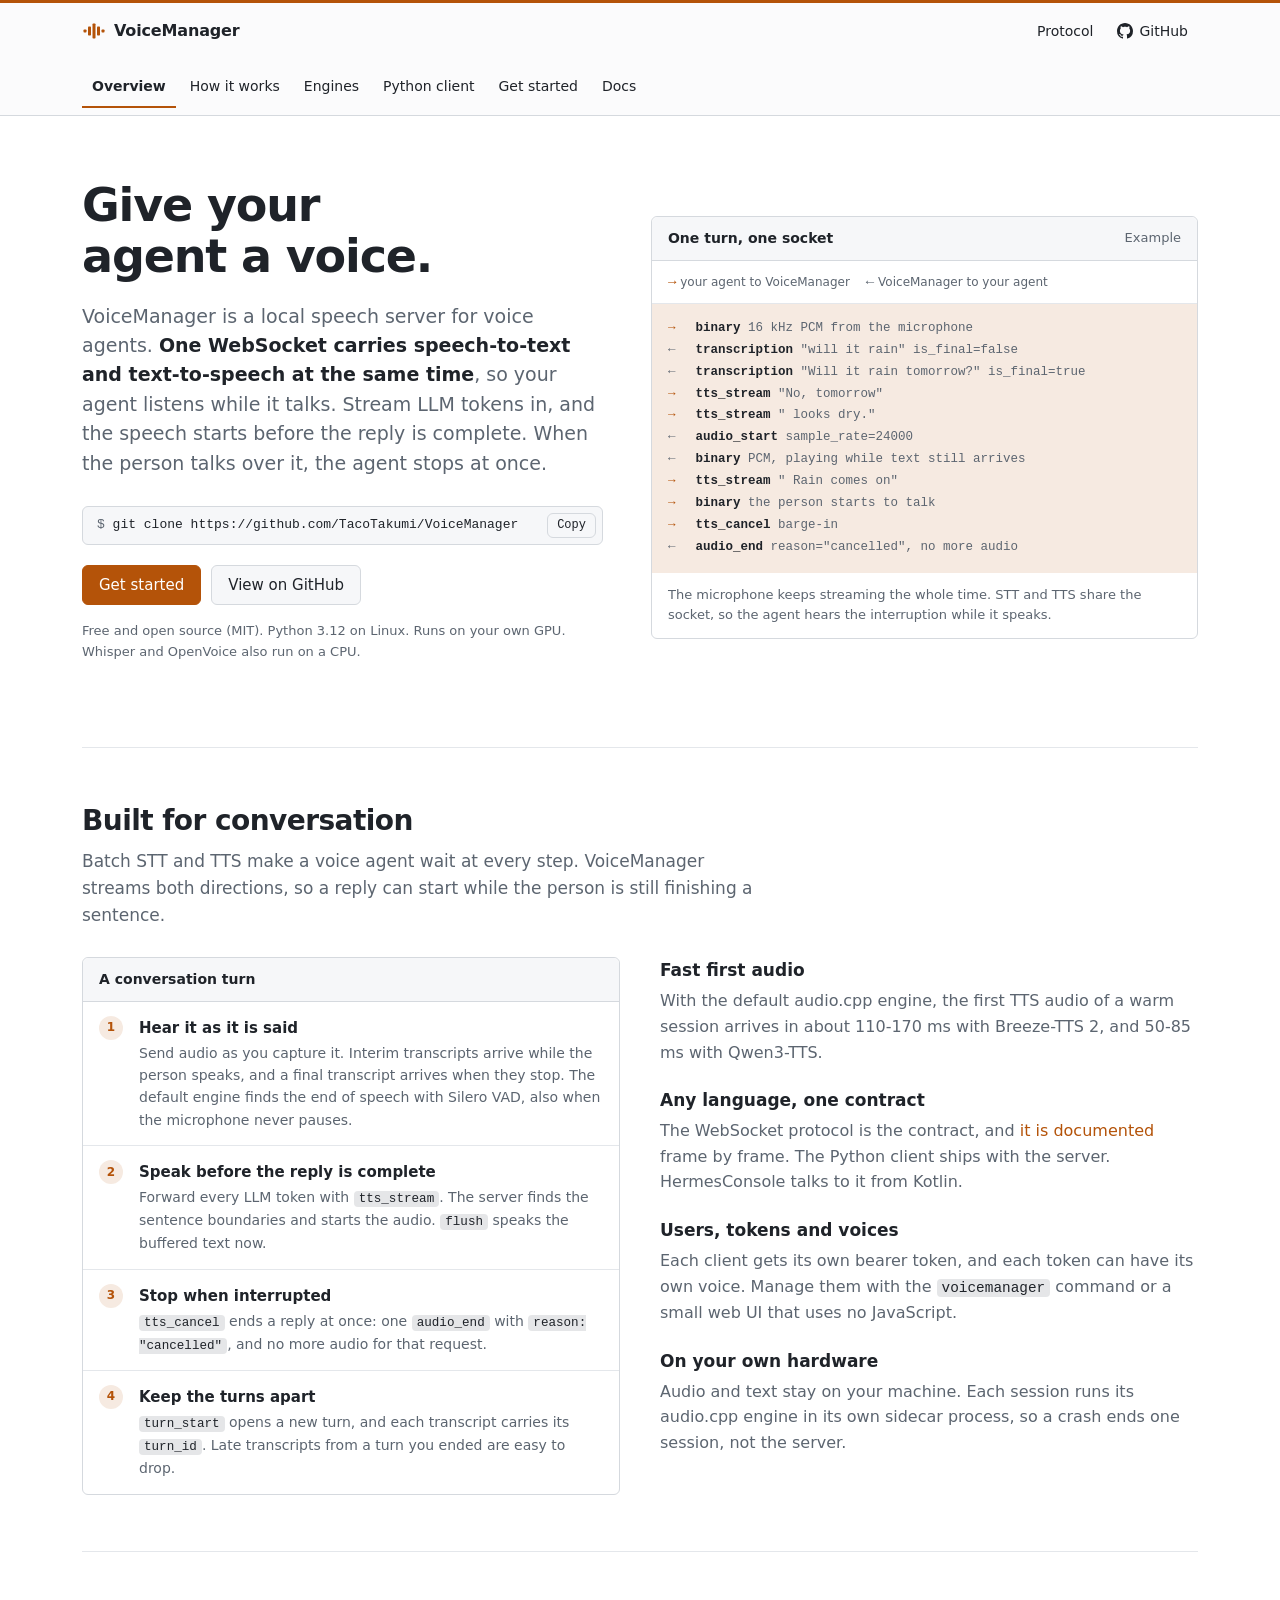
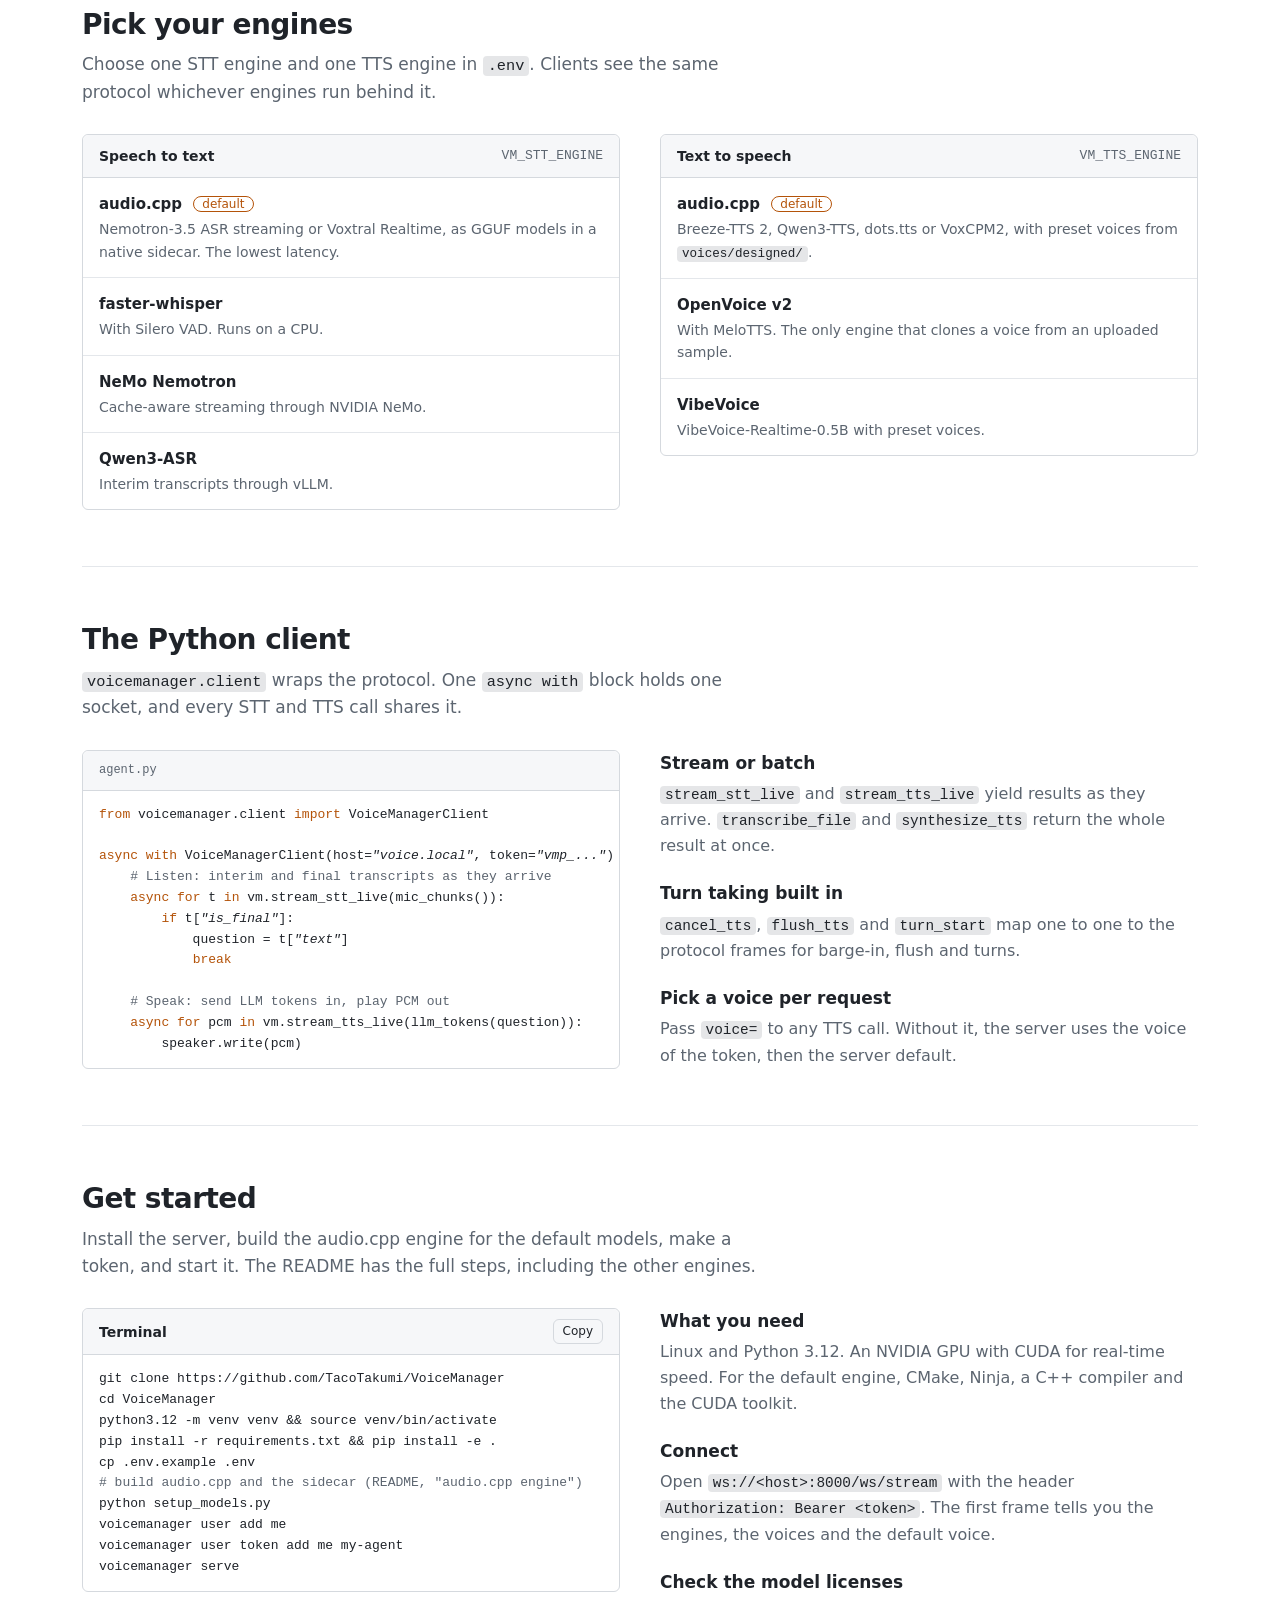
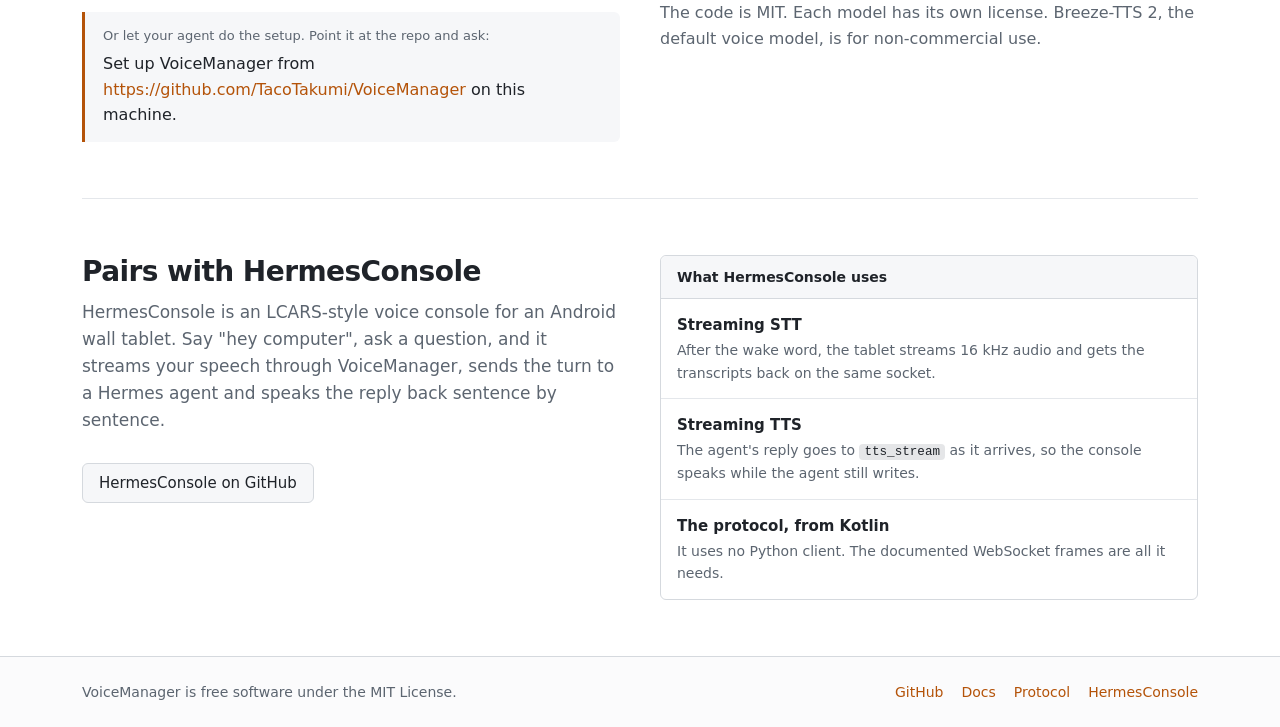
==== site/index.html @ ed762ac3 "site: a GitHub Pages landing page in the web UI theme site/index.html presents the server, its engin" ====
<!doctype html>
<html lang="en">
<head>
<meta charset="utf-8">
<meta name="viewport" content="width=device-width, initial-scale=1">
<title>VoiceManager - give your agent a voice</title>
<meta name="description" content="VoiceManager is a local speech server for voice agents: streaming speech-to-text and text-to-speech at the same time over one WebSocket.">
<link rel="icon" href="favicon.svg" type="image/svg+xml">
<style>
/* Same tokens as the web UI (src/voicemanager/web/static/viewer.css), but the
   page follows the browser's light or dark setting. */
:root {
  color-scheme: light dark;
  --bg:           light-dark(#ffffff, #17191c);
  --bg-muted:     light-dark(#f6f7f9, #1f2226);
  --bg-header:    light-dark(#fbfbfc, #1b1d20);
  --bg-hover:     light-dark(#f0f2f5, #24282d);
  --fg:           light-dark(#1f2329, #dde0e5);
  --fg-muted:     light-dark(#5c6570, #9aa1ab);
  --border:       light-dark(#d5d9de, #353a41);
  --border-muted: light-dark(#e4e7eb, #2b2f35);
  --accent:       light-dark(#b45309, #f5a524);
  --on-accent:    light-dark(#ffffff, #111417);
}
:root {
  --accent-soft: color-mix(in srgb, var(--accent) 12%, transparent);
  --neutral-soft: color-mix(in srgb, var(--fg-muted) 16%, transparent);
  --radius: 6px;
  --gutter: 32px;
  --ui: system-ui, -apple-system, "Segoe UI", "Noto Sans", Helvetica, Arial, sans-serif;
  --mono: ui-monospace, SFMono-Regular, "SF Mono", Menlo, Consolas, "Liberation Mono", monospace;
}

/* ---------- Frame ---------- */
* { box-sizing: border-box; }
html, body { margin: 0; }
html { scroll-behavior: smooth; }
body { background: var(--bg); color: var(--fg); font: 16px/1.6 var(--ui); }
a { color: var(--accent); text-decoration: none; }
a:hover { text-decoration: underline; }
:focus-visible { outline: 2px solid var(--accent); outline-offset: 2px; border-radius: 3px; }
code, pre { font-family: var(--mono); }
p { margin: 0 0 12px; }
.container { max-width: 1180px; margin: 0 auto; padding: 0 var(--gutter); }
@media (max-width: 1200px) { :root { --gutter: 24px; } }
@media (max-width: 767px) { :root { --gutter: 16px; } }

/* ---------- Header (as the web UI) ---------- */
.site-header { background: var(--bg-header); border-top: 3px solid var(--accent);
  border-bottom: 1px solid var(--border); }
.site-header .container { display: flex; align-items: center; gap: 16px; min-height: 56px;
  flex-wrap: wrap; padding-block: 8px; }
.brand { display: flex; align-items: center; gap: 8px; color: var(--fg); font-weight: 600;
  font-size: 16px; letter-spacing: -0.01em; }
.brand:hover { text-decoration: none; }
.brand svg { width: 24px; height: 24px; color: var(--accent); flex: none; }
.header-links { margin-left: auto; display: flex; gap: 4px; font-size: 14px; }
.header-links a { color: var(--fg); padding: 4px 10px; border-radius: var(--radius); }
.header-links a:hover { background: var(--bg-hover); text-decoration: none; }
.header-links .gh { display: inline-flex; align-items: center; gap: 6px; }
.header-links .gh svg { width: 16px; height: 16px; flex: none; }
.tabs-row { padding-block: 0; }
.tabs { display: flex; gap: 4px; overflow-x: auto; scrollbar-width: thin; margin-bottom: -1px; font-size: 14px; }
.tabs a { padding: 8px 10px 9px; color: var(--fg); white-space: nowrap;
  border-bottom: 2px solid transparent; border-radius: var(--radius) var(--radius) 0 0; }
.tabs a:hover { text-decoration: none; background: var(--bg-hover); }
.tabs a:first-child { font-weight: 600; border-bottom-color: var(--accent); }

/* ---------- Buttons ---------- */
.btn { display: inline-flex; align-items: center; font: inherit; font-size: 15px; font-weight: 500;
  color: var(--fg); background: var(--bg-muted); border: 1px solid var(--border);
  border-radius: var(--radius); padding: 7px 16px; min-height: 38px; cursor: pointer; }
.btn:hover { background: var(--bg-hover); text-decoration: none; }
.btn-accent,
.btn-accent:hover { background: var(--accent); border-color: var(--accent); color: var(--on-accent); }
.btn-small { font-size: 12px; padding: 2px 9px; min-height: 0; }

/* ---------- Box with rows ---------- */
.box { border: 1px solid var(--border); border-radius: var(--radius); background: var(--bg); font-size: 14px; }
.box-head { display: flex; align-items: center; justify-content: space-between; gap: 12px;
  padding: 10px 16px; background: var(--bg-muted); border-bottom: 1px solid var(--border);
  border-radius: var(--radius) var(--radius) 0 0; font-weight: 600; }
.box-head small { font-weight: 400; color: var(--fg-muted); font-size: 13px; }
.file-head { font-family: var(--mono); font-size: 12px; font-weight: 400; color: var(--fg-muted); }
.box pre { margin: 0; padding: 14px 16px; overflow-x: auto; font-size: 13px; line-height: 1.6; }
.rows { list-style: none; margin: 0; padding: 0; }
.rows li { display: grid; grid-template-columns: 28px minmax(0, 1fr); gap: 4px 12px;
  padding: 14px 16px; border-top: 1px solid var(--border-muted); }
.rows li:first-child { border-top: 0; }
.rows .step { display: inline-flex; justify-content: center; align-items: center; width: 24px; height: 24px;
  border-radius: 999px; background: var(--accent-soft); color: var(--accent); font-weight: 600;
  font-size: 12px; font-variant-numeric: tabular-nums; }
.rows strong { display: block; font-weight: 600; font-size: 15px; }
.rows p { margin: 2px 0 0; color: var(--fg-muted); }
.rows.plain li { display: block; }
.rows strong .topic-tag { margin-left: 6px; font-weight: 400; vertical-align: 1px; }
.topic-tag { font-size: 12px; color: var(--fg-muted); border: 1px solid var(--border); border-radius: 999px;
  padding: 0 8px; white-space: nowrap; }
.topic-tag.default { color: var(--accent); border-color: var(--accent); }

/* ---------- Hero ---------- */
.hero { display: grid; grid-template-columns: minmax(0, 1fr) minmax(0, 1.05fr); gap: 48px;
  align-items: center; padding: 64px 0 72px; }
.hero h1 { font-size: 46px; line-height: 1.1; font-weight: 650; letter-spacing: -0.025em;
  margin: 0 0 20px; text-wrap: balance; }
.lead { font-size: 19px; line-height: 1.55; color: var(--fg-muted); max-width: 34em; margin-bottom: 28px; }
.lead strong { color: var(--fg); font-weight: 600; }
.install { display: flex; align-items: center; gap: 8px; margin-bottom: 20px;
  padding: 6px 6px 6px 14px; border: 1px solid var(--border); border-radius: var(--radius);
  background: var(--bg-muted); font-family: var(--mono); font-size: 13px; }
.install code { flex: 1; min-width: 0; overflow-x: auto; white-space: nowrap; }
.install code::before { content: "$ "; color: var(--fg-muted); }
.actions { display: flex; flex-wrap: wrap; gap: 10px; }
.note { font-size: 13px; color: var(--fg-muted); margin-top: 16px; }

/* The frame mock: one socket carries a turn in both directions. */
.frames { margin: 0; padding: 14px 16px; list-style: none; font-family: var(--mono); font-size: 12.5px;
  line-height: 1.75; background: var(--accent-soft); overflow-x: auto; }
.frames li { white-space: nowrap; }
.frames .d { display: inline-block; width: 2.2em; font-weight: 600; }
.frames .up .d { color: var(--accent); }
.frames .down .d { color: var(--fg-muted); }
.frames .t { color: var(--fg); font-weight: 600; }
.frames .v { color: var(--fg-muted); }
.frames .gap { height: 6px; }
.mock-legend { display: flex; flex-wrap: wrap; gap: 4px 16px; padding: 10px 16px; font-size: 12px;
  color: var(--fg-muted); border-bottom: 1px solid var(--border-muted); }
.mock-legend b { font-family: var(--mono); font-size: 14px; }
.mock-legend .up { color: var(--accent); }
.after { padding: 12px 16px; color: var(--fg-muted); font-size: 13px; margin: 0; }
@media (prefers-reduced-motion: no-preference) {
  /* "backwards" hides each line only while its animation waits to start, so a
     browser that does not animate still shows the lines. */
  .frames li { animation: show 0.35s ease-out backwards; }
  .frames li:nth-child(1) { animation-delay: 0.4s; }
  .frames li:nth-child(2) { animation-delay: 0.6s; }
  .frames li:nth-child(3) { animation-delay: 0.8s; }
  .frames li:nth-child(4) { animation-delay: 1.0s; }
  .frames li:nth-child(5) { animation-delay: 1.3s; }
  .frames li:nth-child(6) { animation-delay: 1.5s; }
  .frames li:nth-child(7) { animation-delay: 1.7s; }
  .frames li:nth-child(8) { animation-delay: 1.9s; }
  .frames li:nth-child(9) { animation-delay: 2.1s; }
  .frames li:nth-child(10) { animation-delay: 2.5s; }
  .frames li:nth-child(11) { animation-delay: 2.7s; }
  @keyframes show { from { opacity: 0; transform: translateY(3px); } }
}

/* ---------- Sections ---------- */
section { padding: 56px 0; border-top: 1px solid var(--border-muted); }
section h2 { font-size: 28px; line-height: 1.2; font-weight: 650; letter-spacing: -0.02em; margin: 0 0 10px; }
.section-sub { color: var(--fg-muted); font-size: 17px; max-width: 40em; margin-bottom: 28px; }
.split { display: grid; grid-template-columns: minmax(0, 1fr) minmax(0, 1fr); gap: 40px; align-items: start; }
.points { display: grid; gap: 22px; }
.points h3 { font-size: 17px; font-weight: 600; margin: 0 0 4px; }
.points p { margin: 0; color: var(--fg-muted); }
.points code, .section-sub code, .rows code, .say code { font-size: 0.9em; padding: 1px 5px; border-radius: 4px;
  background: var(--neutral-soft); color: var(--fg); }
.py .k { color: var(--accent); }
.py .c { color: var(--fg-muted); }
.py .s { color: var(--fg); font-style: italic; }

/* Get started */
.say { margin: 20px 0 0; padding: 14px 18px; border-left: 3px solid var(--accent);
  background: var(--bg-muted); border-radius: 0 var(--radius) var(--radius) 0; }
.say p { margin: 0; overflow-wrap: anywhere; }
.say .who { display: block; font-size: 13px; color: var(--fg-muted); margin-bottom: 4px; }
.cmd .m { color: var(--fg-muted); }

/* Footer */
footer { border-top: 1px solid var(--border); background: var(--bg-header); font-size: 14px; color: var(--fg-muted); }
footer .container { display: flex; flex-wrap: wrap; gap: 8px 24px; justify-content: space-between; padding-block: 24px; }
footer nav { display: flex; flex-wrap: wrap; gap: 4px 18px; }

@media (max-width: 1011px) {
  .hero { grid-template-columns: minmax(0, 1fr); gap: 36px; padding: 40px 0 48px; }
  .split { grid-template-columns: minmax(0, 1fr); gap: 28px; }
}
@media (max-width: 767px) {
  .hero h1 { font-size: 34px; }
  .lead { font-size: 17px; }
  section { padding: 40px 0; }
  section h2 { font-size: 24px; }
  .header-links a.hide-narrow { display: none; }
}
</style>
</head>
<body>
<header class="site-header">
<div class="container">
<a class="brand" href="#">
<svg viewBox="0 0 32 32" aria-hidden="true" fill="currentColor">
<rect x="2" y="14" width="4" height="4" rx="1"/>
<rect x="8" y="10" width="4" height="12" rx="1"/>
<rect x="14" y="6" width="4" height="20" rx="1"/>
<rect x="20" y="10" width="4" height="12" rx="1"/>
<rect x="26" y="14" width="4" height="4" rx="1"/>
</svg>
VoiceManager
</a>
<nav class="header-links" aria-label="Project links">
<a class="hide-narrow" href="https://github.com/TacoTakumi/VoiceManager/blob/main/docs/client-integration.md">Protocol</a>
<a class="gh" href="https://github.com/TacoTakumi/VoiceManager"><svg viewBox="0 0 16 16" aria-hidden="true" fill="currentColor"><path d="M8 0c4.42 0 8 3.58 8 8a8.013 8.013 0 0 1-5.45 7.59c-.4.08-.55-.17-.55-.38 0-.27.01-1.13.01-2.2 0-.75-.25-1.23-.54-1.48 1.78-.2 3.65-.88 3.65-3.95 0-.88-.31-1.59-.82-2.15.08-.2.36-1.02-.08-2.12 0 0-.67-.22-2.2.82-.64-.18-1.32-.27-2-.27-.68 0-1.36.09-2 .27-1.53-1.03-2.2-.82-2.2-.82-.44 1.1-.16 1.92-.08 2.12-.51.56-.82 1.28-.82 2.15 0 3.06 1.86 3.75 3.64 3.95-.23.2-.44.55-.51 1.07-.46.21-1.61.55-2.33-.66-.15-.24-.6-.83-1.23-.82-.67.01-.27.38.01.53.34.19.73.9.82 1.13.16.45.68 1.31 2.69.94 0 .67.01 1.3.01 1.49 0 .21-.15.45-.55.38A7.995 7.995 0 0 1 0 8c0-4.42 3.58-8 8-8Z"/></svg>GitHub</a>
</nav>
</div>
<div class="container tabs-row">
<nav class="tabs" aria-label="Sections">
<a href="#top">Overview</a>
<a href="#how">How it works</a>
<a href="#engines">Engines</a>
<a href="#client">Python client</a>
<a href="#start">Get started</a>
<a href="https://github.com/TacoTakumi/VoiceManager#readme">Docs</a>
</nav>
</div>
</header>

<main class="container" id="top">
<div class="hero">
<div>
<h1>Give your agent a voice.</h1>
<p class="lead">VoiceManager is a local speech server for voice agents. <strong>One WebSocket carries speech-to-text and text-to-speech at the same time</strong>, so your agent listens while it talks. Stream LLM tokens in, and the speech starts before the reply is complete. When the person talks over it, the agent stops at once.</p>
<div class="install">
<code id="install-cmd">git clone https://github.com/TacoTakumi/VoiceManager</code>
<button class="btn btn-small" type="button" data-copy="install-cmd">Copy</button>
</div>
<div class="actions">
<a class="btn btn-accent" href="#start">Get started</a>
<a class="btn" href="https://github.com/TacoTakumi/VoiceManager">View on GitHub</a>
</div>
<p class="note">Free and open source (MIT). Python 3.12 on Linux. Runs on your own GPU. Whisper and OpenVoice also run on a CPU.</p>
</div>

<div class="box" aria-label="Example: one conversation turn on one WebSocket">
<div class="box-head">One turn, one socket <small>Example</small></div>
<div class="mock-legend"><span><b class="up">&rarr;</b> your agent to VoiceManager</span><span><b>&larr;</b> VoiceManager to your agent</span></div>
<ol class="frames">
<li class="up"><span class="d">&rarr;</span><span class="t">binary</span> <span class="v">16 kHz PCM from the microphone</span></li>
<li class="down"><span class="d">&larr;</span><span class="t">transcription</span> <span class="v">"will it rain" is_final=false</span></li>
<li class="down"><span class="d">&larr;</span><span class="t">transcription</span> <span class="v">"Will it rain tomorrow?" is_final=true</span></li>
<li class="up"><span class="d">&rarr;</span><span class="t">tts_stream</span> <span class="v">"No, tomorrow"</span></li>
<li class="up"><span class="d">&rarr;</span><span class="t">tts_stream</span> <span class="v">" looks dry."</span></li>
<li class="down"><span class="d">&larr;</span><span class="t">audio_start</span> <span class="v">sample_rate=24000</span></li>
<li class="down"><span class="d">&larr;</span><span class="t">binary</span> <span class="v">PCM, playing while text still arrives</span></li>
<li class="up"><span class="d">&rarr;</span><span class="t">tts_stream</span> <span class="v">" Rain comes on"</span></li>
<li class="up"><span class="d">&rarr;</span><span class="t">binary</span> <span class="v">the person starts to talk</span></li>
<li class="up"><span class="d">&rarr;</span><span class="t">tts_cancel</span> <span class="v">barge-in</span></li>
<li class="down"><span class="d">&larr;</span><span class="t">audio_end</span> <span class="v">reason="cancelled", no more audio</span></li>
</ol>
<p class="after">The microphone keeps streaming the whole time. STT and TTS share the socket, so the agent hears the interruption while it speaks.</p>
</div>
</div>

<section id="how">
<h2>Built for conversation</h2>
<p class="section-sub">Batch STT and TTS make a voice agent wait at every step. VoiceManager streams both directions, so a reply can start while the person is still finishing a sentence.</p>
<div class="split">
<div class="box">
<div class="box-head">A conversation turn</div>
<ol class="rows">
<li><span class="step">1</span><div><strong>Hear it as it is said</strong><p>Send audio as you capture it. Interim transcripts arrive while the person speaks, and a final transcript arrives when they stop. The default engine finds the end of speech with Silero VAD, also when the microphone never pauses.</p></div></li>
<li><span class="step">2</span><div><strong>Speak before the reply is complete</strong><p>Forward every LLM token with <code>tts_stream</code>. The server finds the sentence boundaries and starts the audio. <code>flush</code> speaks the buffered text now.</p></div></li>
<li><span class="step">3</span><div><strong>Stop when interrupted</strong><p><code>tts_cancel</code> ends a reply at once: one <code>audio_end</code> with <code>reason: "cancelled"</code>, and no more audio for that request.</p></div></li>
<li><span class="step">4</span><div><strong>Keep the turns apart</strong><p><code>turn_start</code> opens a new turn, and each transcript carries its <code>turn_id</code>. Late transcripts from a turn you ended are easy to drop.</p></div></li>
</ol>
</div>
<div class="points">
<div><h3>Fast first audio</h3><p>With the default audio.cpp engine, the first TTS audio of a warm session arrives in about 110-170 ms with Breeze-TTS 2, and 50-85 ms with Qwen3-TTS.</p></div>
<div><h3>Any language, one contract</h3><p>The WebSocket protocol is the contract, and <a href="https://github.com/TacoTakumi/VoiceManager/blob/main/docs/client-integration.md">it is documented</a> frame by frame. The Python client ships with the server. HermesConsole talks to it from Kotlin.</p></div>
<div><h3>Users, tokens and voices</h3><p>Each client gets its own bearer token, and each token can have its own voice. Manage them with the <code>voicemanager</code> command or a small web UI that uses no JavaScript.</p></div>
<div><h3>On your own hardware</h3><p>Audio and text stay on your machine. Each session runs its audio.cpp engine in its own sidecar process, so a crash ends one session, not the server.</p></div>
</div>
</div>
</section>

<section id="engines">
<h2>Pick your engines</h2>
<p class="section-sub">Choose one STT engine and one TTS engine in <code>.env</code>. Clients see the same protocol whichever engines run behind it.</p>
<div class="split">
<div class="box">
<div class="box-head">Speech to text <small><code>VM_STT_ENGINE</code></small></div>
<ul class="rows plain">
<li><div><strong>audio.cpp <span class="topic-tag default">default</span></strong><p>Nemotron-3.5 ASR streaming or Voxtral Realtime, as GGUF models in a native sidecar. The lowest latency.</p></div></li>
<li><div><strong>faster-whisper</strong><p>With Silero VAD. Runs on a CPU.</p></div></li>
<li><div><strong>NeMo Nemotron</strong><p>Cache-aware streaming through NVIDIA NeMo.</p></div></li>
<li><div><strong>Qwen3-ASR</strong><p>Interim transcripts through vLLM.</p></div></li>
</ul>
</div>
<div class="box">
<div class="box-head">Text to speech <small><code>VM_TTS_ENGINE</code></small></div>
<ul class="rows plain">
<li><div><strong>audio.cpp <span class="topic-tag default">default</span></strong><p>Breeze-TTS 2, Qwen3-TTS, dots.tts or VoxCPM2, with preset voices from <code>voices/designed/</code>.</p></div></li>
<li><div><strong>OpenVoice v2</strong><p>With MeloTTS. The only engine that clones a voice from an uploaded sample.</p></div></li>
<li><div><strong>VibeVoice</strong><p>VibeVoice-Realtime-0.5B with preset voices.</p></div></li>
</ul>
</div>
</div>
</section>

<section id="client">
<h2>The Python client</h2>
<p class="section-sub"><code>voicemanager.client</code> wraps the protocol. One <code>async with</code> block holds one socket, and every STT and TTS call shares it.</p>
<div class="split">
<div class="box">
<div class="box-head"><span class="file-head">agent.py</span></div>
<pre class="py"><span class="k">from</span> voicemanager.client <span class="k">import</span> VoiceManagerClient

<span class="k">async with</span> VoiceManagerClient(host=<span class="s">"voice.local"</span>, token=<span class="s">"vmp_..."</span>) <span class="k">as</span> vm:
    <span class="c"># Listen: interim and final transcripts as they arrive</span>
    <span class="k">async for</span> t <span class="k">in</span> vm.stream_stt_live(mic_chunks()):
        <span class="k">if</span> t[<span class="s">"is_final"</span>]:
            question = t[<span class="s">"text"</span>]
            <span class="k">break</span>

    <span class="c"># Speak: send LLM tokens in, play PCM out</span>
    <span class="k">async for</span> pcm <span class="k">in</span> vm.stream_tts_live(llm_tokens(question)):
        speaker.write(pcm)</pre>
</div>
<div class="points">
<div><h3>Stream or batch</h3><p><code>stream_stt_live</code> and <code>stream_tts_live</code> yield results as they arrive. <code>transcribe_file</code> and <code>synthesize_tts</code> return the whole result at once.</p></div>
<div><h3>Turn taking built in</h3><p><code>cancel_tts</code>, <code>flush_tts</code> and <code>turn_start</code> map one to one to the protocol frames for barge-in, flush and turns.</p></div>
<div><h3>Pick a voice per request</h3><p>Pass <code>voice=</code> to any TTS call. Without it, the server uses the voice of the token, then the server default.</p></div>
</div>
</div>
</section>

<section id="start">
<h2>Get started</h2>
<p class="section-sub">Install the server, build the audio.cpp engine for the default models, make a token, and start it. The README has the full steps, including the other engines.</p>
<div class="split">
<div>
<div class="box">
<div class="box-head">Terminal <button class="btn btn-small" type="button" data-copy="setup-cmds">Copy</button></div>
<pre class="cmd" id="setup-cmds">git clone https://github.com/TacoTakumi/VoiceManager
cd VoiceManager
python3.12 -m venv venv &amp;&amp; source venv/bin/activate
pip install -r requirements.txt &amp;&amp; pip install -e .
cp .env.example .env
<span class="m"># build audio.cpp and the sidecar (README, "audio.cpp engine")</span>
python setup_models.py
voicemanager user add me
voicemanager user token add me my-agent
voicemanager serve</pre>
</div>
<div class="say">
<span class="who">Or let your agent do the setup. Point it at the repo and ask:</span>
<p>Set up VoiceManager from <a href="https://github.com/TacoTakumi/VoiceManager">https://github.com/TacoTakumi/VoiceManager</a> on this machine.</p>
</div>
</div>
<div class="points">
<div><h3>What you need</h3><p>Linux and Python 3.12. An NVIDIA GPU with CUDA for real-time speed. For the default engine, CMake, Ninja, a C++ compiler and the CUDA toolkit.</p></div>
<div><h3>Connect</h3><p>Open <code>ws://&lt;host&gt;:8000/ws/stream</code> with the header <code>Authorization: Bearer &lt;token&gt;</code>. The first frame tells you the engines, the voices and the default voice.</p></div>
<div><h3>Check the model licenses</h3><p>The code is MIT. Each model has its own license. Breeze-TTS 2, the default voice model, is for non-commercial use.</p></div>
</div>
</div>
</section>

<section id="hermesconsole">
<div class="split">
<div>
<h2>Pairs with HermesConsole</h2>
<p class="section-sub">HermesConsole is an LCARS-style voice console for an Android wall tablet. Say "hey computer", ask a question, and it streams your speech through VoiceManager, sends the turn to a Hermes agent and speaks the reply back sentence by sentence.</p>
<div class="actions">
<a class="btn" href="https://github.com/TacoTakumi/HermesConsole">HermesConsole on GitHub</a>
</div>
</div>
<div class="box">
<div class="box-head">What HermesConsole uses</div>
<ul class="rows plain">
<li><div><strong>Streaming STT</strong><p>After the wake word, the tablet streams 16 kHz audio and gets the transcripts back on the same socket.</p></div></li>
<li><div><strong>Streaming TTS</strong><p>The agent's reply goes to <code>tts_stream</code> as it arrives, so the console speaks while the agent still writes.</p></div></li>
<li><div><strong>The protocol, from Kotlin</strong><p>It uses no Python client. The documented WebSocket frames are all it needs.</p></div></li>
</ul>
</div>
</div>
</section>
</main>

<footer>
<div class="container">
<span>VoiceManager is free software under the MIT License.</span>
<nav aria-label="Footer">
<a href="https://github.com/TacoTakumi/VoiceManager">GitHub</a>
<a href="https://github.com/TacoTakumi/VoiceManager#readme">Docs</a>
<a href="https://github.com/TacoTakumi/VoiceManager/blob/main/docs/client-integration.md">Protocol</a>
<a href="https://github.com/TacoTakumi/HermesConsole">HermesConsole</a>
</nav>
</div>
</footer>

<script>
document.querySelectorAll("[data-copy]").forEach(function (btn) {
  btn.addEventListener("click", function () {
    var text = document.getElementById(btn.dataset.copy).textContent;
    navigator.clipboard.writeText(text).then(function () {
      btn.textContent = "Copied";
      setTimeout(function () { btn.textContent = "Copy"; }, 1500);
    });
  });
});
</script>
</body>
</html>
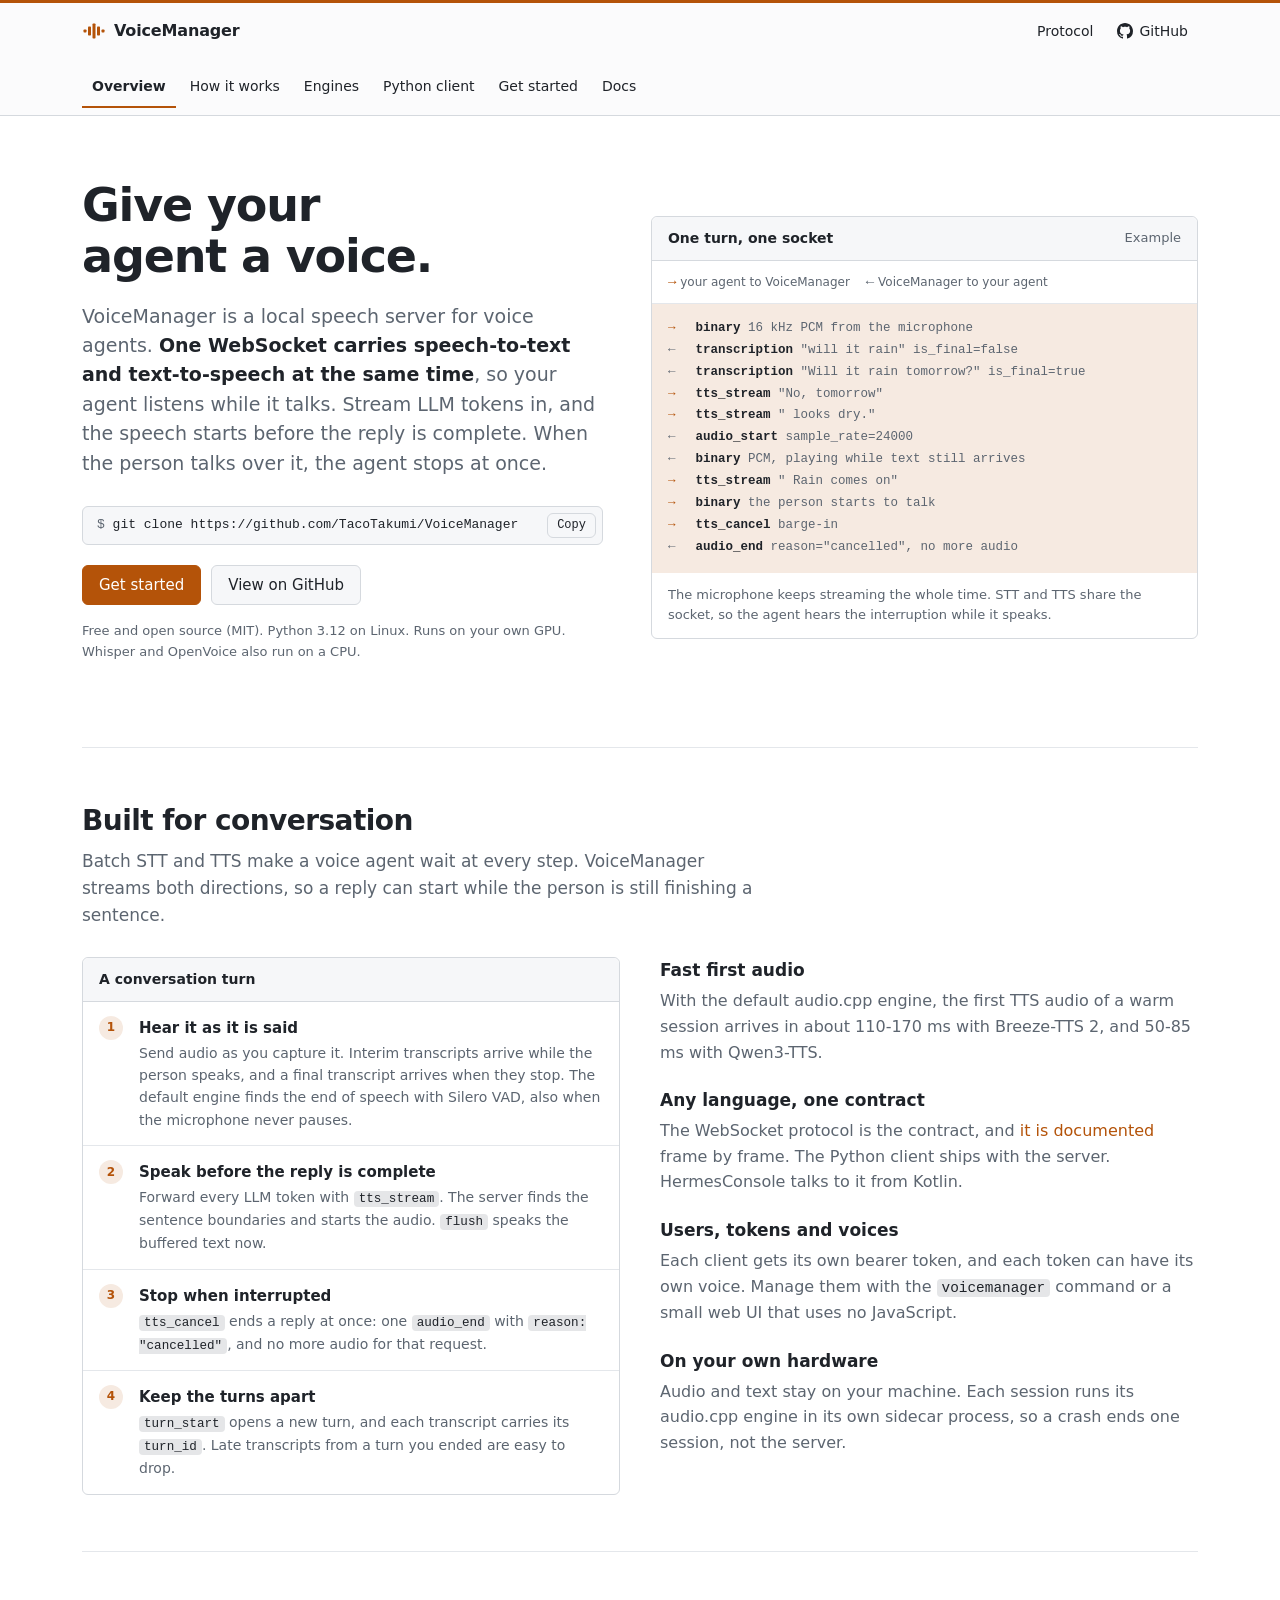
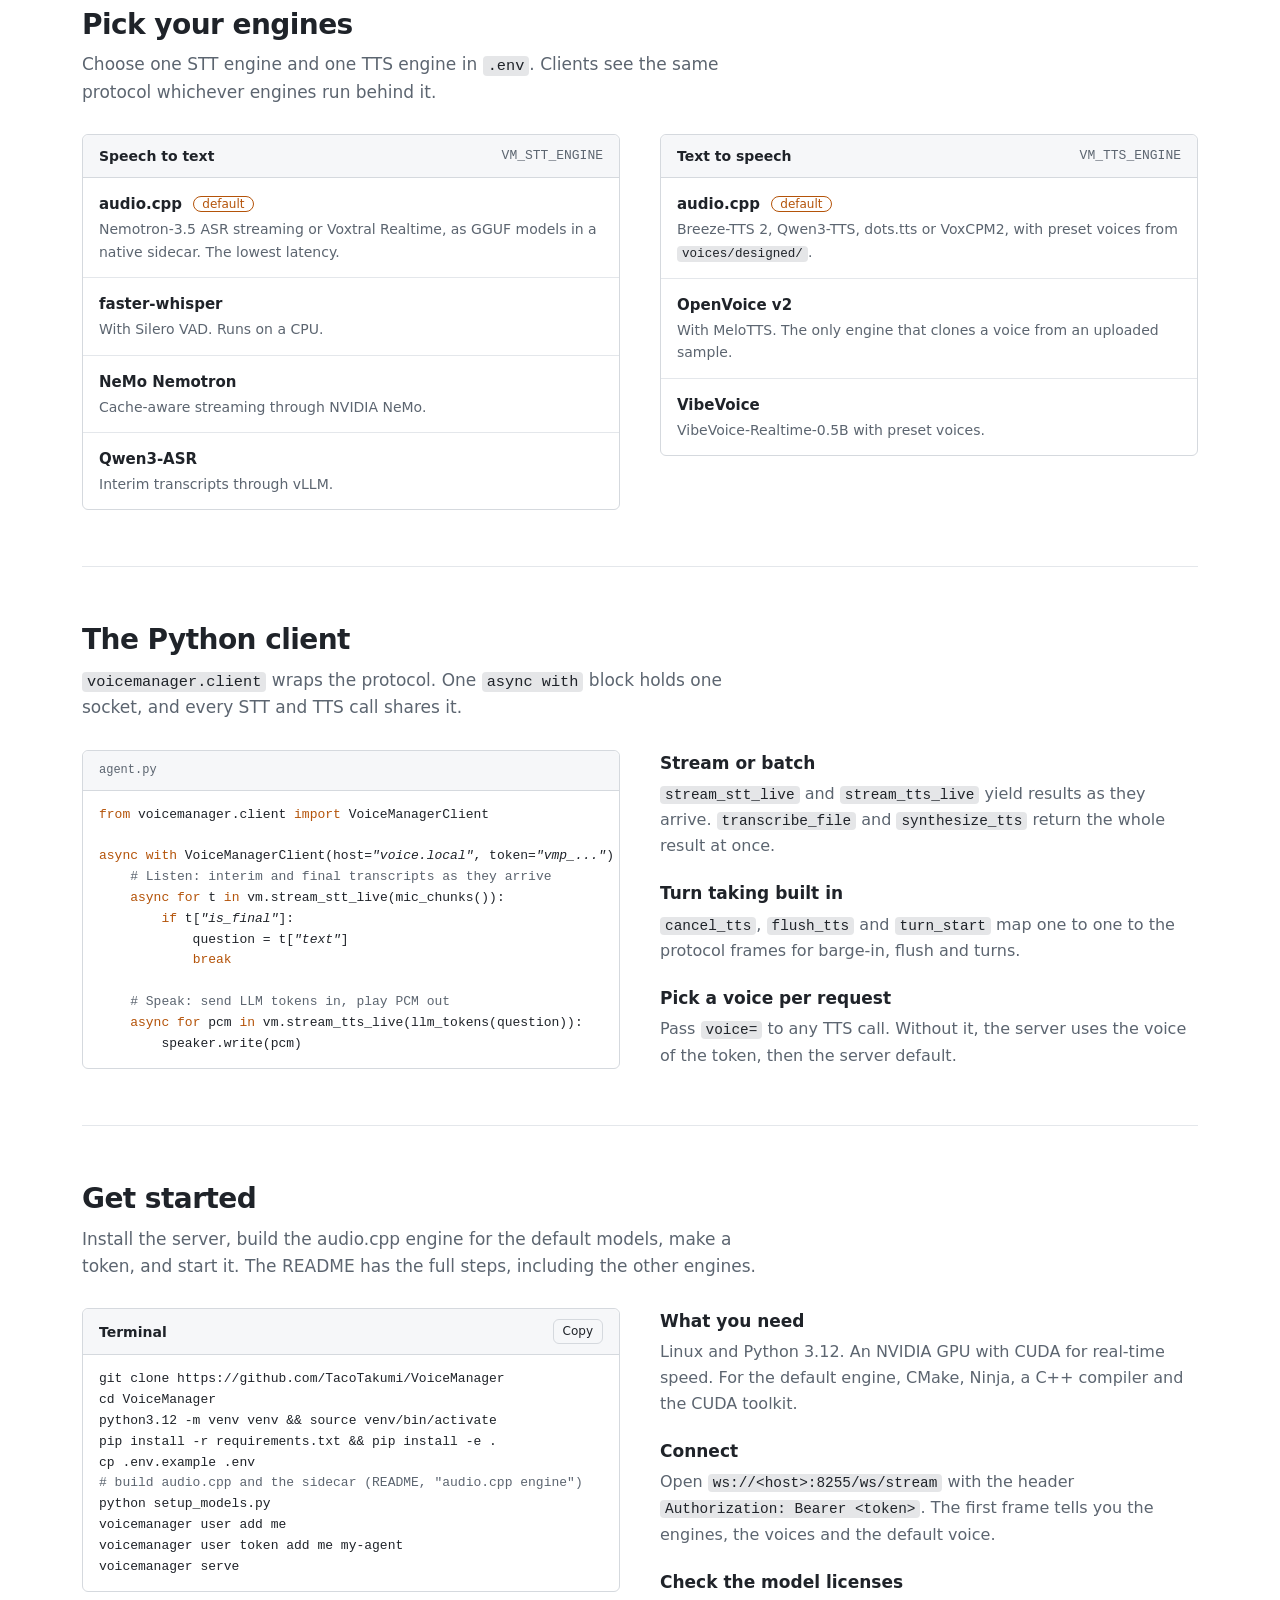
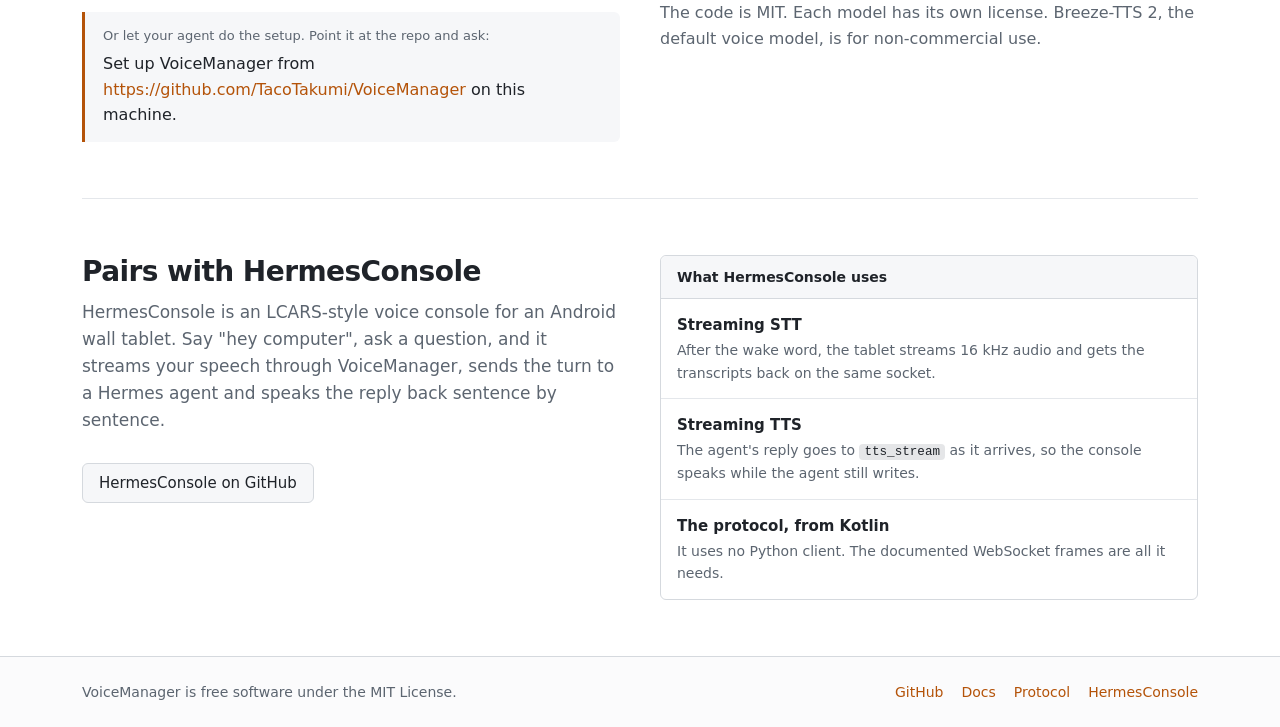
==== commit 6c31ed14: "config: change the default port from 8000 to 8255 Port 8000 is the default of many other servers, so" ====
--- a/site/index.html
+++ b/site/index.html
@@ -349,7 +349,7 @@
 </div>
 <div class="points">
 <div><h3>What you need</h3><p>Linux and Python 3.12. An NVIDIA GPU with CUDA for real-time speed. For the default engine, CMake, Ninja, a C++ compiler and the CUDA toolkit.</p></div>
-<div><h3>Connect</h3><p>Open <code>ws://&lt;host&gt;:8000/ws/stream</code> with the header <code>Authorization: Bearer &lt;token&gt;</code>. The first frame tells you the engines, the voices and the default voice.</p></div>
+<div><h3>Connect</h3><p>Open <code>ws://&lt;host&gt;:8255/ws/stream</code> with the header <code>Authorization: Bearer &lt;token&gt;</code>. The first frame tells you the engines, the voices and the default voice.</p></div>
 <div><h3>Check the model licenses</h3><p>The code is MIT. Each model has its own license. Breeze-TTS 2, the default voice model, is for non-commercial use.</p></div>
 </div>
 </div>
